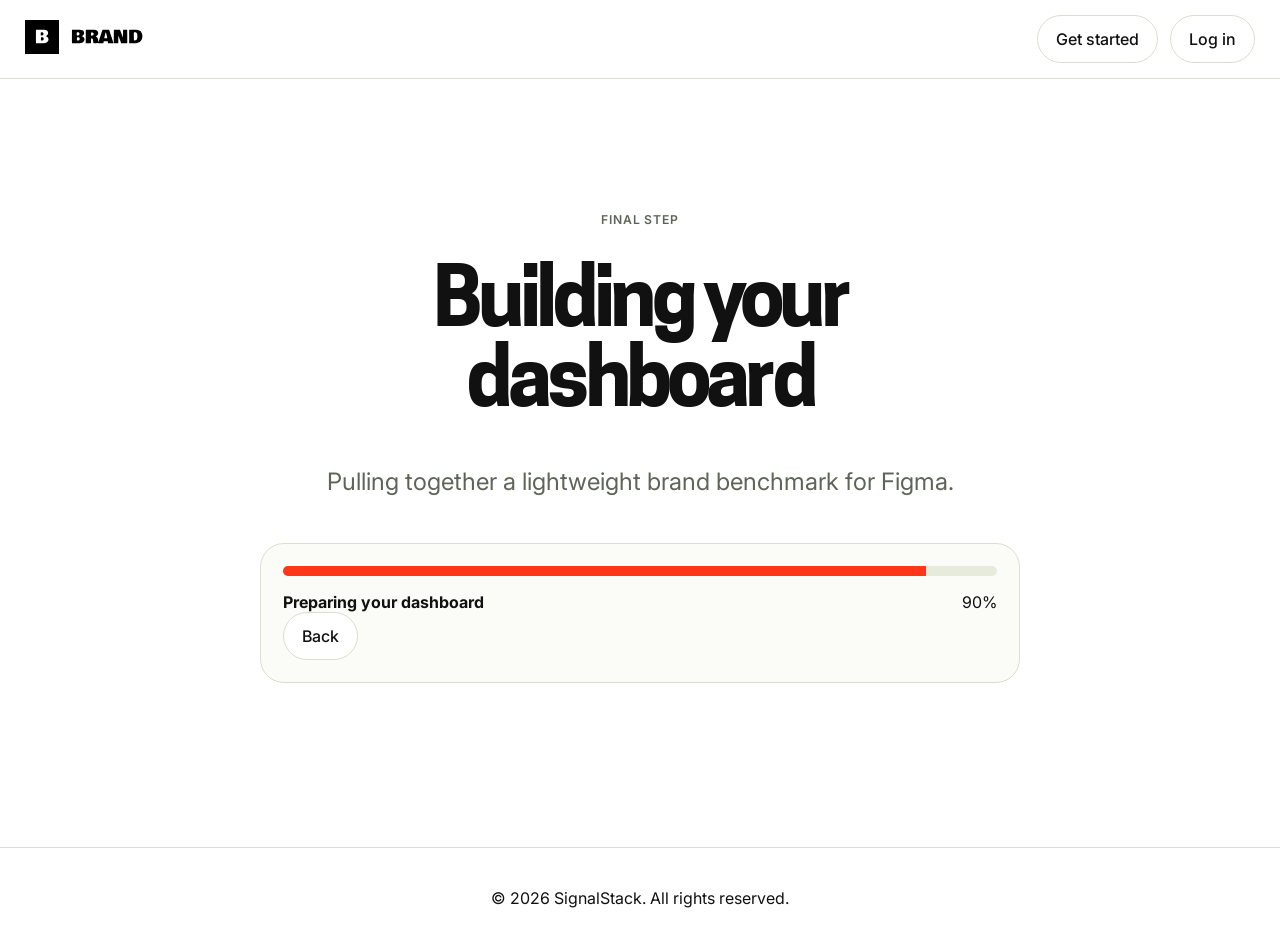
==== loading.html @ 82470d91 "Initial commit" ====
<!DOCTYPE html>
<html lang="en">
  <head>
    <meta charset="UTF-8" />
    <meta name="viewport" content="width=device-width, initial-scale=1.0" />
    <title>SignalStack | Building Dashboard</title>
    <link rel="preconnect" href="https://fonts.googleapis.com" />
    <link rel="preconnect" href="https://fonts.gstatic.com" crossorigin />
    <link
      href="https://fonts.googleapis.com/css2?family=Inter:wght@400;500;600;700&display=swap"
      rel="stylesheet"
    />
    <link rel="stylesheet" href="home.css" />
  </head>
  <body>
    <div class="page">
      <div class="top-shell">
        <div class="main-nav">
          <div class="main-nav-container">
            <div class="main-nav-logo">
              <a href="homepage.html">
                <img src="img/logo.svg" alt="SignalStack logo" />
              </a>
            </div>
            <div class="main-nav-actions">
              <button class="button">Get started</button>
              <button class="button">Log in</button>
            </div>
          </div>
        </div>
      </div>

      <div class="main-content loading">
        <main class="loading-page fade-up">
          <section class="loading-shell">
            <div class="auth-copy">
              <p class="eyebrow">Final step</p>
              <h1 class="page-title">Building your dashboard</h1>
              <p class="lede">Pulling together a lightweight brand benchmark for <span data-company>your company</span>.</p>
            </div>

            <div class="confirmation-card">
              <div class="progress-shell">
                <div class="progress-track">
                  <span id="progress-bar"></span>
                </div>
                <div class="progress-meta">
                  <strong id="progress-text">Preparing your dashboard</strong>
                  <span id="progress-percent">0%</span>
                </div>
              </div>

              <div class="button-row">
                <a class="button" href="setup.html">Back</a>
                <a class="button primary is-hidden" id="view-results" href="results.html">See my dashboard</a>
              </div>
            </div>
          </section>
        </main>
      </div>

      <div class="footer">
        <p>© 2026 SignalStack. All rights reserved.</p>
      </div>
    </div>

    <script src="main.js"></script>
  </body>
</html>
---- home.css ----
:root {
  --bg: #fcfcfc;
  --surface: #fbfcf8;
  --surface-soft: #f4f7ed;
  --text: #111111;
  --muted: #5f6458;
  --border: #d9dfcf;
  --primary: #ff3617;
  --button-radius: 999px;
  --card-radius: 24px;
  --input-radius: 28px;
  --announcement-progress: 0;
}

@font-face {
  font-family: "Cooper Hewitt";
  src: url("fonts/cooper-hewitt-latin-400-normal.woff2") format("woff2"),
       url("fonts/cooper-hewitt-latin-400-normal.woff") format("woff");
  font-style: normal;
  font-weight: 400;
  font-display: swap;
}

@font-face {
  font-family: "Cooper Hewitt";
  src: url("fonts/cooper-hewitt-latin-600-normal.woff2") format("woff2"),
       url("fonts/cooper-hewitt-latin-600-normal.woff") format("woff");
  font-style: normal;
  font-weight: 600;
  font-display: swap;
}

@font-face {
  font-family: "Cooper Hewitt";
  src: url("fonts/cooper-hewitt-latin-700-normal.woff2") format("woff2"),
       url("fonts/cooper-hewitt-latin-700-normal.woff") format("woff");
  font-style: normal;
  font-weight: 700;
  font-display: swap;
}

* {
  box-sizing: border-box;
}

html {
  color-scheme: light;
}

body {
  margin: 0;
  min-height: 100vh;
  background: var(--bg);
  color: var(--text);
  font-family: "Inter", system-ui, sans-serif;
  -webkit-font-smoothing: antialiased;
  -moz-osx-font-smoothing: grayscale;
  text-rendering: optimizeLegibility;
}

a {
  color: inherit;
  text-decoration: none;
}

button,
input,
textarea,
select {
  font: inherit;
}

img {
  max-width: 100%;
}

.page {
  min-height: 100vh;
}

.top-shell {
  background-color: #ffffff;
}

.announcement-bar {
  width: 100%;
  text-align: center;
  padding: 12px;
  background: rgba(17, 17, 17, 0.92);
  overflow: hidden;
  transform: translateY(calc(var(--announcement-progress) * -100%));
  opacity: calc(1 - var(--announcement-progress));
  max-height: calc(72px * (1 - var(--announcement-progress)));
  pointer-events: auto;
  will-change: transform, opacity, max-height;
}

.announcement-bar p {
  margin: 0;
  color: #ffffff;
}

.announcement-bar a {
  color: #ffffff;
  display: inline-block;
  margin-left: 8px;
  font-weight: 600;
  text-decoration: underline;
  text-underline-offset: 0.18em;
  text-decoration-thickness: 1.5px;
}

.announcement-bar a:hover,
.announcement-bar a:focus-visible {
  opacity: 0.82;
  transform: translateX(2px);
}

.main-nav {
  position: sticky;
  top: 0;
  z-index: 20;
  background-color: #ffffff;
  border-bottom: 1px solid var(--border);
  padding: 15px 25px;
  box-shadow: 0 12px 30px rgba(17, 17, 17, calc(var(--announcement-progress) * 0.08));
  transition: box-shadow 0.24s ease, background-color 0.24s ease;
}

.main-nav-container {
  display: flex;
  align-items: center;
  justify-content: flex-start;
  gap: 24px;
  max-width: 1240px;
  margin: 0 auto;
}

.main-nav-logo {
  display: block;
  width: 118px;
  height: auto;
}

.menu {
  display: flex;
  align-items: center;
  gap: 24px;
}

.menu ul {
  display: flex;
  align-items: center;
  gap: 24px;
  list-style: none;
  margin: 0;
  padding: 0;
}

.menu ul li {
  margin: 0;
}

.menu ul li a {
  color: var(--text);
  font-size: 1rem;
  font-weight: 500;
  text-decoration: none;
}

.main-nav-actions {
  display: flex;
  align-items: center;
  gap: 12px;
  margin-left: auto;
}

.button,
.signup-action,
.signup-form button,
.submit-button {
  display: inline-flex;
  align-items: center;
  justify-content: center;
  min-height: 48px;
  padding: 12px 18px;
  border: 1px solid var(--border);
  border-radius: var(--button-radius);
  background: #ffffff;
  color: var(--text);
  font-size: 1rem;
  font-weight: 500;
  transition:
    background-color 0.18s ease,
    border-color 0.18s ease,
    color 0.18s ease,
    transform 0.18s ease,
    box-shadow 0.18s ease;
}

.button,
.signup-action,
.signup-form button,
.submit-button,
.pill-remove {
  cursor: pointer;
}

.button:hover,
.signup-action:hover,
.signup-form button.is-ready:hover,
.submit-button.is-ready:hover {
  transform: translateY(-1px);
}

.main-content {
  display: flex;
  flex-direction: column;
  align-items: center;
  justify-content: center;
  width: 100%;
}

.hero {
  display: flex;
  flex-direction: column;
  align-items: center;
  background-image: url("img/bg.png");
  background-repeat: no-repeat;
  background-position: top center;
  background-size: cover;
  width: 100%;
  padding: 84px 24px 96px;
}

.hero h1,
.page-title {
  margin: 15px 0;
  font-family: "Cooper Hewitt", "Inter", system-ui, sans-serif;
  font-weight: 700;
  line-height: 1;
  letter-spacing: -0.06em;
}

.hero h1 {
  font-size: clamp(3rem, 7vw, 4.6rem);
  text-transform: uppercase;
  text-align: center;
}

.hero p,
.lede {
  margin: 15px 0;
  color: var(--muted);
  font-size: 1.5rem;
  line-height: 1.5;
  text-align: center;
}

.hero .button,
.button.primary,
.submit-button.is-ready,
.signup-form button.is-ready {
  background: var(--primary);
  border-color: var(--primary);
  color: var(--bg);
  font-weight: 700;
}

.logo-bar-section {
  width: 100%;
  max-width: 1240px;
  margin: 0 auto;
  padding: 0 24px 72px;
}

.logo-bar-copy {
  margin-bottom: 20px;
  text-align: center;
}

.logo-bar-copy p,
.signup-secondary,
.field-help {
  margin: 0;
  color: var(--muted);
}

.logo-marquee {
  overflow: hidden;
  border-top: 1px solid var(--border);
  border-bottom: 1px solid var(--border);
  background: rgba(251, 252, 248, 0.72);
}

.logo-track {
  display: flex;
  align-items: center;
  gap: 16px;
  width: max-content;
  padding: 18px 0;
  animation: marquee-right 26s linear infinite;
}

.logo-chip,
.pill {
  display: inline-flex;
  align-items: center;
  justify-content: center;
  min-height: 52px;
  padding: 0 18px;
  border: 1px solid var(--border);
  border-radius: var(--button-radius);
  background: var(--surface);
  color: var(--text);
  font-size: 1rem;
  font-weight: 600;
  letter-spacing: -0.02em;
}

@keyframes marquee-right {
  from {
    transform: translateX(-50%);
  }

  to {
    transform: translateX(0);
  }
}

.footer {
  text-align: center;
  padding: 24px;
  background-color: #ffffff;
  border-top: 1px solid var(--border);
}

body.is-scrolled .announcement-bar {
  pointer-events: none;
}

.main-content.signup {
  flex-direction: row;
  align-items: stretch;
  justify-content: flex-start;
}

.oauth,
.sidebar {
  min-width: 0;
}

.oauth {
  padding: 100px;
  flex: 0 0 60%;
  max-width: 60%;
  background: #ffffff;
}

.sidebar {
  background-image: url("img/bg.png");
  background-repeat: no-repeat;
  background-position: top center;
  background-size: cover;
  flex: 0 0 40%;
  max-width: 40%;
}

.signup-buttons {
  display: flex;
  flex-direction: column;
  gap: 20px;
  max-width: 640px;
}

.signup-action,
.signup-form input,
.pill-field {
  min-height: 52px;
  border: 1px solid var(--border);
  border-radius: var(--button-radius);
  background: #ffffff;
  color: var(--text);
}

.signup-action {
  gap: 12px;
  width: 100%;
}

.signup-action svg {
  flex-shrink: 0;
}

.signup-action:hover,
.signup-form button:hover,
.signup-form button:focus-visible,
.signup-form input:focus-visible,
.pill-field:focus-within {
  border-color: #b8c0af;
  box-shadow: 0 0 0 4px rgba(217, 223, 207, 0.45);
  outline: none;
}

.line {
  display: flex;
  align-items: center;
  gap: 12px;
  color: var(--muted);
  font-size: 0.95rem;
}

.line::before,
.line::after {
  content: "";
  flex: 1;
  height: 1px;
  background: #d7d7d7;
}

.signup-form {
  width: 100%;
}

.signup-form-row {
  display: flex;
  align-items: stretch;
  gap: 12px;
  width: 100%;
}

.signup-form-group {
  flex: 1 1 auto;
  min-width: 0;
}

.signup-form input {
  width: 100%;
  padding: 0 18px;
  font-size: 1rem;
}

.signup-form input:focus,
.signup-form input:focus-visible {
  outline: none;
}

.signup-form button {
  background: #ffffff;
  border-color: var(--border);
  color: var(--muted);
  font-weight: 700;
  cursor: not-allowed;
  white-space: nowrap;
}

.signup-form button:disabled {
  opacity: 1;
  cursor: not-allowed;
}

.signup-secondary {
  margin-top: 50px;
}

.setup-fields {
  width: 100%;
  max-width: 720px;
  margin-top: 28px;
}

.setup-form,
.auth-copy,
.progress-shell,
.loading-timeline {
  display: grid;
  gap: 16px;
}

.setup-form {
  gap: 24px;
}

.setup-form label,
.field-header {
  display: block;
  margin-bottom: 10px;
  font-size: 0.95rem;
  font-weight: 700;
}

.competitor-grid {
  display: grid;
  gap: 14px;
}

.field-help {
  margin: 0 0 12px;
  font-size: 0.95rem;
}

.pill-field {
  display: flex;
  flex-wrap: wrap;
  align-items: center;
  gap: 10px;
  min-height: 58px;
  padding: 10px 14px;
  border-radius: var(--input-radius);
}

.pill {
  gap: 10px;
  min-height: 36px;
  padding: 0 10px 0 14px;
  border-color: #c7cfbc;
  background: #f4f7ed;
  font-size: 0.95rem;
  line-height: 1;
}

.pill-label {
  cursor: pointer;
}

.pill-remove {
  display: inline-flex;
  align-items: center;
  justify-content: center;
  width: 22px;
  height: 22px;
  padding: 0;
  border: 0;
  border-radius: 999px;
  background: rgba(17, 17, 17, 0.08);
  color: var(--text);
  font-size: 0.95rem;
  line-height: 1;
}

.pill-input {
  flex: 1 1 180px;
  min-width: 160px;
  min-height: 36px;
  padding: 0;
  border: 0;
  border-radius: 0;
  background: transparent;
  color: var(--text);
  box-shadow: none;
  outline: none;
}

.pill-input:focus,
.pill-input:focus-visible {
  box-shadow: none;
  outline: none;
}

.submit-button {
  background: #ffffff;
  border-color: var(--border);
  color: var(--muted);
  font-weight: 700;
  cursor: not-allowed;
}

.loading-page {
  width: 100%;
  min-height: calc(100vh - 132px);
  display: grid;
  place-items: center;
  padding: 40px 24px 72px;
  background: #ffffff;
}

.loading-shell {
  width: min(100%, 860px);
  display: grid;
  justify-items: center;
  gap: 28px;
  text-align: center;
}

.eyebrow {
  margin: 0;
  color: var(--muted);
  font-size: 0.76rem;
  font-weight: 600;
  letter-spacing: 0.08em;
  text-transform: uppercase;
}

.page-title {
  font-size: clamp(3rem, 7vw, 5rem);
}

.auth-copy {
  max-width: 760px;
}

.confirmation-card,
.timeline-item {
  border: 1px solid var(--border);
  border-radius: var(--card-radius);
  background: rgba(251, 252, 248, 0.92);
}

.confirmation-card {
  width: min(100%, 760px);
  padding: 22px;
}

.button-row,
.progress-meta {
  display: flex;
  align-items: center;
  justify-content: space-between;
  gap: 12px;
  flex-wrap: wrap;
}

.progress-track {
  height: 10px;
  border-radius: 999px;
  background: #e6ebdc;
  overflow: hidden;
}

.progress-track span {
  display: block;
  height: 100%;
  width: 0;
  background: var(--primary);
  transition: width 0.6s ease;
}

.timeline-item {
  padding: 18px;
  color: var(--muted);
  text-align: left;
}

.timeline-item.active {
  border-color: #bfc7b2;
  background: #f8fbf1;
  color: var(--text);
}

.timeline-item.done {
  border-color: #d7dfcc;
  background: #fcfdf9;
}

.fade-up {
  animation: fadeUp 0.35s ease both;
}

.is-hidden,
[hidden] {
  display: none !important;
}

@keyframes fadeUp {
  from {
    opacity: 0;
    transform: translateY(12px);
  }

  to {
    opacity: 1;
    transform: translateY(0);
  }
}

.oauth-trigger {
  display: block;
  width: 100%;
  min-height: 100vh;
  padding: 50px;
  border: 0;
  background: transparent;
  cursor: pointer;
}

.oauth-image {
  display: block;
  width: 100%;
}

.oauth-fallback {
  display: none;
  min-height: 100vh;
  padding: 28px 24px;
  text-align: left;
}

.oauth-fallback.is-visible {
  display: block;
}

.oauth-fallback h1 {
  margin: 0 0 10px;
  font-size: 1.5rem;
}

.oauth-fallback p {
  margin: 0 0 18px;
  color: var(--muted);
  line-height: 1.5;
}

.oauth-fallback-action {
  display: inline-flex;
  align-items: center;
  justify-content: center;
  min-height: 46px;
  padding: 0 18px;
  border: 1px solid var(--primary);
  border-radius: var(--button-radius);
  background: var(--primary);
  color: #ffffff;
  font-weight: 700;
}

@media (max-width: 720px) {
  .main-content.signup {
    flex-direction: column;
  }

  .sidebar {
    display: none;
  }

  .oauth {
    flex: 1 1 auto;
    max-width: none;
    width: 100%;
    padding: 48px 16px;
  }

  .signup-form-row,
  .button-row,
  .progress-meta {
    flex-direction: column;
  }

  .button-row > * {
    width: 100%;
  }
}
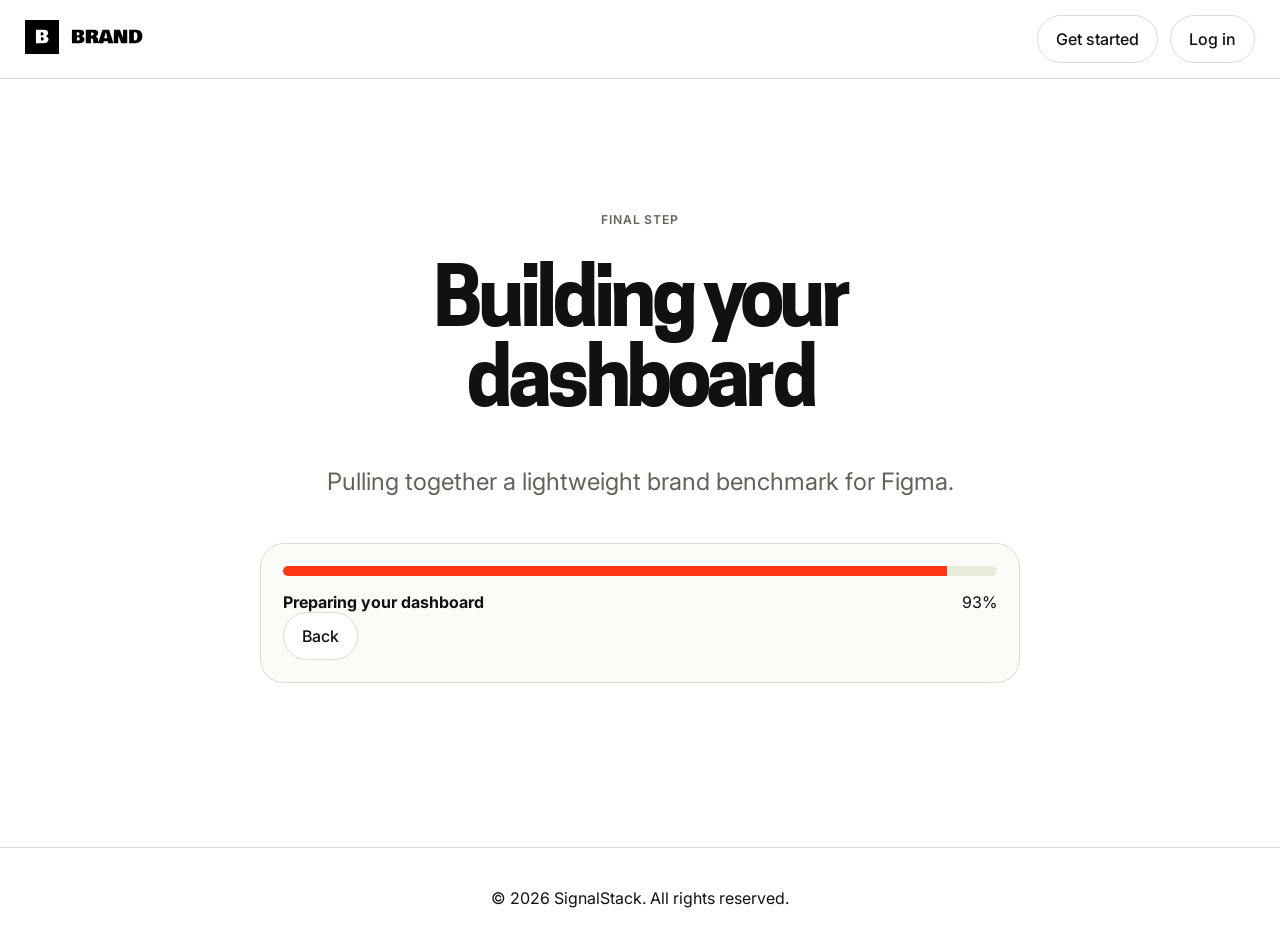
==== commit e3310a6a: "Updated file names and paths" ====
--- a/loading.html
+++ b/loading.html
@@ -18,7 +18,7 @@
         <div class="main-nav">
           <div class="main-nav-container">
             <div class="main-nav-logo">
-              <a href="homepage.html">
+              <a href="index.html">
                 <img src="img/logo.svg" alt="SignalStack logo" />
               </a>
             </div>
